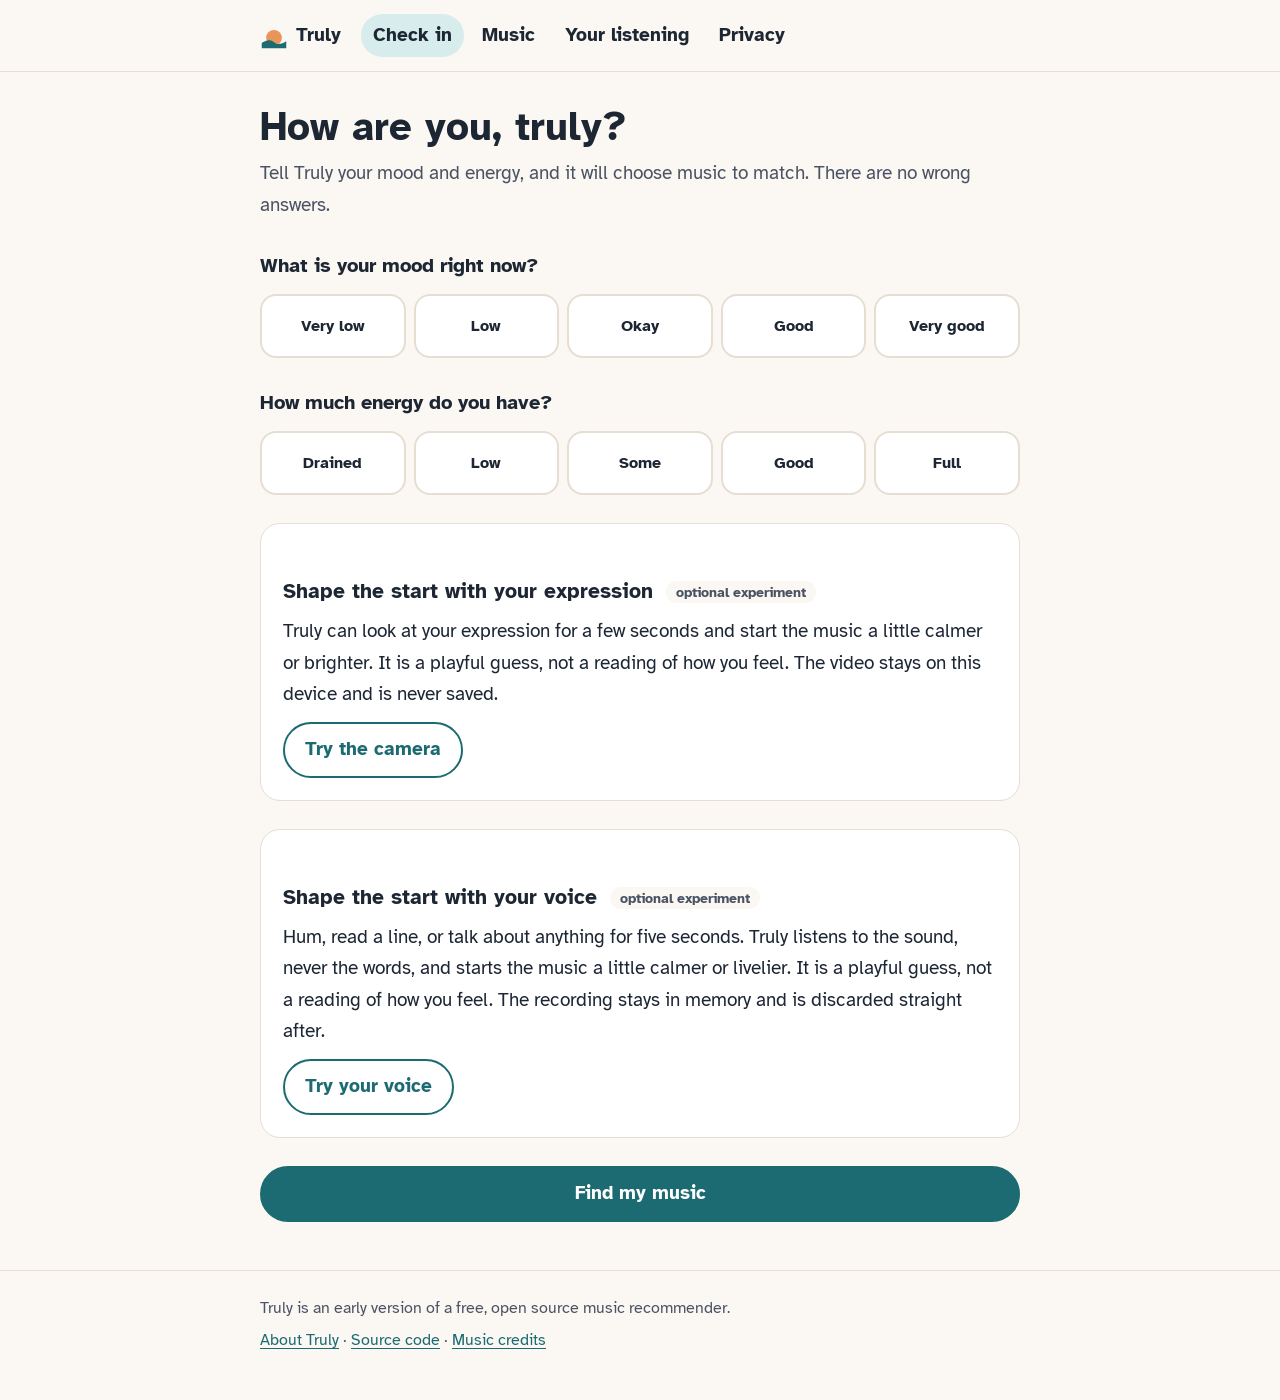
==== docs/app/index.html @ 50145a1d "Make playback reliable on slow networks, keyboards and phones Retry the music list with a timeout an" ====
<!doctype html>
<!-- SPDX-License-Identifier: AGPL-3.0-or-later -->
<!-- Copyright (C) 2026 hashtagRR -->
<html lang="en">
<head>
<meta charset="utf-8">
<meta name="viewport" content="width=device-width, initial-scale=1, viewport-fit=cover">
<title>Truly</title>
<meta name="description" content="Tell Truly your mood and energy, and it plays music to match. Everything stays on your device.">
<link rel="icon" href="data:image/svg+xml,%3Csvg xmlns='http://www.w3.org/2000/svg' viewBox='0 0 32 32'%3E%3Ccircle cx='16' cy='18' r='9' fill='%23e8955a'/%3E%3Cpath d='M2 24c6-4 10-4 14-1s8 3 14-1v8H2z' fill='%231c6b73'/%3E%3C/svg%3E">
<link rel="stylesheet" href="app.css">
<script type="module" src="app.js"></script>
</head>
<body>

<a class="skip" href="#main">Skip to main content</a>

<header class="bar gutter">
  <div class="column bar-inner">
    <a class="brand" href="../">
      <svg class="brand-mark" viewBox="0 0 32 32" aria-hidden="true"><circle cx="16" cy="18" r="9" class="sun"/><path d="M2 24c6-4 10-4 14-1s8 3 14-1v8H2z" class="hill"/></svg>
      Truly
    </a>
    <nav aria-label="Sections">
      <a href="#checkin" data-view="checkin">Check in</a>
      <a href="#music" data-view="music">Music</a>
      <a href="#history" data-view="history">Your listening</a>
      <a href="#privacy" data-view="privacy">Privacy</a>
    </nav>
  </div>
</header>

<main id="main" class="gutter">
  <div class="column">

    <section id="view-checkin" class="view" aria-labelledby="checkin-title">
      <h1 id="checkin-title">How are you, truly?</h1>
      <p class="lead">Tell Truly your mood and energy, and it will choose music to match. There are no wrong answers.</p>

      <form id="checkin-form" novalidate>
        <fieldset class="scale" id="feeling-group">
          <legend id="feeling-question"></legend>
          <div class="options" id="feeling-options"></div>
        </fieldset>

        <fieldset class="scale" id="energy-group">
          <legend id="energy-question"></legend>
          <div class="options" id="energy-options"></div>
        </fieldset>

        <div class="camera card" id="camera">
          <h2>Shape the start with your expression <span class="optional">optional experiment</span></h2>
          <p>Truly can look at your expression for a few seconds and start the music a little calmer or brighter. It is a playful guess, not a reading of how you feel. The video stays on this device and is never saved.</p>
          <div class="camera-stage" id="camera-stage" hidden>
            <video id="camera-video" playsinline muted aria-label="Your camera preview"></video>
          </div>
          <p class="status" id="camera-status" role="status" aria-live="polite"></p>
          <div class="row">
            <button type="button" class="button quiet" id="camera-start">Try the camera</button>
            <button type="button" class="button quiet" id="camera-stop" hidden>Stop camera</button>
          </div>
        </div>

        <div class="camera card" id="voice">
          <h2>Shape the start with your voice <span class="optional">optional experiment</span></h2>
          <p>Hum, read a line, or talk about anything for five seconds. Truly listens to the sound, never the words, and starts the music a little calmer or livelier. It is a playful guess, not a reading of how you feel. The recording stays in memory and is discarded straight after.</p>
          <p class="status" id="voice-status" role="status" aria-live="polite"></p>
          <div class="row">
            <button type="button" class="button quiet" id="voice-start">Try your voice</button>
            <button type="button" class="button quiet" id="voice-stop" hidden>Stop</button>
          </div>
        </div>

        <p class="error" id="form-error" role="alert"></p>
        <button type="submit" class="button primary big">Find my music</button>
      </form>
    </section>

    <section id="view-music" class="view" aria-labelledby="music-title" hidden>
      <h1 id="music-title">Music for right now</h1>
      <p class="lead">The first piece sits close to the mood you chose, and each one after moves a little further in the direction you pick. Every piece plays right here.</p>

      <p class="empty" id="music-needs-checkin" hidden>Music follows your check-in. <a href="#checkin">Check in first</a>, then come back here.</p>

      <div id="music-body" hidden>
        <fieldset class="direction">
          <legend>Where would you like the music to go?</legend>
          <div class="segmented">
            <input type="radio" name="direction" id="dir-calmer" value="calmer"><label for="dir-calmer">Calmer</label>
            <input type="radio" name="direction" id="dir-brighter" value="brighter"><label for="dir-brighter">Gently brighter</label>
            <input type="radio" name="direction" id="dir-steady" value="steady"><label for="dir-steady">Stay where I am</label>
          </div>
        </fieldset>

        <div id="music-curve"></div>

        <div class="player card" id="player">
          <div class="player-head">
            <div>
              <div class="np-label" id="np-label">Ready when you are</div>
              <div class="np-title" id="np-title"></div>
              <div class="np-credit" id="np-credit"></div>
            </div>
            <button type="button" class="button primary" id="np-toggle">Play the path</button>
          </div>
          <div class="np-bar">
            <input type="range" id="np-seek" min="0" max="1000" step="1" value="0" aria-label="Position in this piece" aria-valuetext="0:00" disabled>
            <span class="np-time" id="np-time">0:00</span>
          </div>
          <div class="np-steps">
            <button type="button" class="link" id="np-prev" hidden>Previous piece</button>
            <button type="button" class="link" id="np-next" hidden>Next piece</button>
          </div>
          <audio id="np-audio" preload="none"></audio>
        </div>

        <p class="status" id="music-status" role="status" aria-live="polite"></p>
        <button type="button" class="button quiet" id="music-retry" hidden>Try again</button>
        <ol class="tracks" id="music-list"></ol>

        <div class="row">
          <button type="button" class="button quiet" id="music-slower">Slow down</button>
          <button type="button" class="button quiet" id="music-new">New path</button>
          <button type="button" class="button quiet" id="music-stop">Stop</button>
        </div>
        <p class="hint">Music plays from Truly's own site. No streaming service is involved, and nothing about your listening is recorded. Recordings are freely licensed; credits are shown with each piece.</p>
      </div>
    </section>

    <section id="view-history" class="view" aria-labelledby="history-title" hidden>
      <h1 id="history-title">Your listening</h1>
      <p class="lead" id="history-lead">The music paths you played and the pieces you marked as favourites, newest first. They are kept only in this browser.</p>
      <p class="empty" id="history-off">Saving is off, so nothing is kept. You can switch it on in <a href="#privacy">Privacy</a>.</p>
      <h2 id="favourites-title">Favourites</h2>
      <ul class="entries" id="favourites-list"></ul>
      <p class="empty" id="favourites-empty">No favourites yet. Mark a piece as a favourite while you listen.</p>
      <h2 id="paths-title">Paths you played</h2>
      <ol class="entries" id="paths-list"></ol>
      <p class="empty" id="paths-empty">No paths yet. <a href="#checkin">Check in</a> to find some music.</p>
    </section>

    <section id="view-privacy" class="view" aria-labelledby="privacy-title" hidden>
      <h1 id="privacy-title">Privacy</h1>
      <ul class="promise">
        <li>Truly needs no account and uses no cookies, analytics or tracking.</li>
        <li>Your mood and energy answers are used only to choose music for this visit. They are never saved.</li>
        <li>The camera is off until you try it, and it switches off by itself after a few seconds. Frames are read into memory on this device and then discarded. No image is ever saved or sent, and the camera result is never stored.</li>
        <li>The microphone is off until you try your voice. Five seconds of sound are scored on this device and then discarded. Nothing is transcribed, saved or sent, and the voice result is never stored.</li>
        <li>Music plays from Truly's own site, so no streaming service learns what you listen to.</li>
        <li>Saving is off unless you switch it on. When it is on, Truly keeps the paths you played and your favourite pieces in this browser, and nowhere else.</li>
      </ul>
      <div class="card">
        <h2>Your data</h2>
        <div class="toggle">
          <input type="checkbox" id="saving">
          <label for="saving">Keep my listening history and favourites on this device</label>
        </div>
        <p class="hint">When this is off, nothing is saved. Switching it off keeps what is already saved until you delete it.</p>
        <div class="row">
          <button type="button" class="button quiet" id="export">Download my listening history</button>
          <button type="button" class="button quiet danger" id="delete">Delete everything saved</button>
        </div>
        <div class="confirm" id="delete-confirm" hidden>
          <p>Delete your listening history and favourites from this device? This cannot be undone.</p>
          <div class="row">
            <button type="button" class="button primary" id="delete-yes">Yes, delete everything</button>
            <button type="button" class="button quiet" id="delete-no">Keep them</button>
          </div>
        </div>
        <p class="status" id="data-status" role="status" aria-live="polite"></p>
      </div>
    </section>

  </div>
</main>

<footer class="gutter">
  <div class="column">
    <p>Truly is an early version of a free, open source music recommender.</p>
    <p><a href="../">About Truly</a> &middot; <a href="https://github.com/hashtagRR/Truly">Source code</a> &middot; <a href="https://github.com/hashtagRR/Truly-music/blob/main/CREDITS.md">Music credits</a></p>
  </div>
</footer>

</body>
</html>
---- docs/app/app.css ----
/* SPDX-License-Identifier: AGPL-3.0-or-later */
/* Copyright (C) 2026 hashtagRR */

@font-face {
  font-family: "Atkinson Hyperlegible";
  src: url("../fonts/atkinson-hyperlegible-latin-400-normal.woff2") format("woff2");
  font-weight: 400;
  font-display: swap;
}
@font-face {
  font-family: "Atkinson Hyperlegible";
  src: url("../fonts/atkinson-hyperlegible-latin-700-normal.woff2") format("woff2");
  font-weight: 700;
  font-display: swap;
}

:root {
  --page: #fbf7f2;
  --surface: #ffffff;
  --ink: #1d2633;
  --soft-ink: #4a5363;
  --accent: #1c6b73;
  --on-accent: #ffffff;
  --sun: #e8955a;
  --line: #e6ded3;
  --chosen: #d7ecec;
  --danger: #a3361a;
  --focus: #b5541c;
  --font: "Atkinson Hyperlegible", "Verdana", "Segoe UI", system-ui, sans-serif;
}
@media (prefers-color-scheme: dark) {
  :root:not([data-theme="light"]) {
    --page: #131922;
    --surface: #1b2330;
    --ink: #e9edf2;
    --soft-ink: #b4bcc8;
    --accent: #7cc7c4;
    --on-accent: #0f1a1f;
    --sun: #e8a86a;
    --line: #2a3342;
    --chosen: #1e3a3d;
    --danger: #f0a089;
    --focus: #f0b27a;
    color-scheme: dark;
  }
}
:root[data-theme="dark"] {
  --page: #131922;
  --surface: #1b2330;
  --ink: #e9edf2;
  --soft-ink: #b4bcc8;
  --accent: #7cc7c4;
  --on-accent: #0f1a1f;
  --sun: #e8a86a;
  --line: #2a3342;
  --chosen: #1e3a3d;
  --danger: #f0a089;
  --focus: #f0b27a;
  color-scheme: dark;
}

* { box-sizing: border-box; }
html { -webkit-text-size-adjust: 100%; }
body { margin: 0; background: var(--page); color: var(--ink); font-family: var(--font); font-size: 1.1875rem; line-height: 1.65; }
a { color: var(--accent); text-underline-offset: 0.18em; }
:focus-visible { outline: 3px solid var(--focus); outline-offset: 3px; border-radius: 6px; }
[hidden] { display: none !important; }

.gutter { padding-left: max(16px, env(safe-area-inset-left, 0px)); padding-right: max(16px, env(safe-area-inset-right, 0px)); }
.column { max-width: 760px; margin: 0 auto; }

.skip { position: absolute; left: 16px; top: -60px; background: var(--surface); color: var(--ink); padding: 8px 14px; border-radius: 8px; z-index: 20; }
.skip:focus { top: 12px; }

.bar { border-bottom: 1px solid var(--line); background: var(--page); }
.bar-inner { display: flex; flex-wrap: wrap; align-items: center; gap: 12px 20px; padding-block: 14px; }
.brand { display: flex; align-items: center; gap: 8px; font-weight: 700; font-size: 1.2rem; color: var(--ink); text-decoration: none; }
.brand-mark { width: 28px; height: 28px; }
.sun { fill: var(--sun); }
.hill { fill: var(--accent); }
nav { display: flex; gap: 6px; flex-wrap: wrap; flex: 1; }
nav a { padding: 6px 12px; border-radius: 999px; text-decoration: none; color: var(--ink); font-weight: 700; }
nav a[aria-current="page"] { background: var(--chosen); }

main { padding-block: 32px 48px; }
h1 { font-size: clamp(1.9rem, 5vw, 2.5rem); line-height: 1.15; margin: 0 0 8px; }
h2 { font-size: 1.3rem; margin: 0 0 8px; }
.lead { color: var(--soft-ink); margin: 0 0 28px; }

form { display: grid; gap: 28px; }
.scale { border: 0; margin: 0; padding: 0; min-width: 0; }
.scale legend { font-weight: 700; font-size: 1.25rem; margin-bottom: 12px; padding: 0; }
.options { display: grid; grid-template-columns: repeat(5, minmax(0, 1fr)); gap: 8px; }
.options label {
  display: grid; place-items: center; text-align: center;
  min-height: 64px; padding: 8px 6px;
  border: 2px solid var(--line); border-radius: 16px; background: var(--surface);
  font-weight: 700; font-size: 1rem; line-height: 1.25; cursor: pointer;
}
.options input { position: absolute; opacity: 0; width: 1px; height: 1px; }
.options input:checked + label { border-color: var(--accent); background: var(--chosen); }
.options input:focus-visible + label { outline: 3px solid var(--focus); outline-offset: 3px; }

.field label { display: block; font-weight: 700; font-size: 1.25rem; }
.hint { margin: 2px 0 8px; color: var(--soft-ink); font-size: 1rem; }
textarea { width: 100%; font: inherit; font-size: 1.05rem; color: var(--ink); background: var(--surface); border: 2px solid var(--line); border-radius: 14px; padding: 12px; resize: vertical; }

.card { background: var(--surface); border: 1px solid var(--line); border-radius: 20px; padding: 22px; }
.card p { margin: 0 0 12px; }
.optional { font-size: 0.9rem; font-weight: 700; color: var(--soft-ink); background: var(--page); border-radius: 999px; padding: 2px 10px; margin-left: 6px; vertical-align: middle; }
.camera-stage { margin: 4px 0 12px; border-radius: 16px; overflow: hidden; background: var(--page); max-width: 360px; aspect-ratio: 4 / 3; }
.camera-stage video { width: 100%; height: 100%; object-fit: cover; transform: scaleX(-1); display: block; }
.status { min-height: 1.6em; color: var(--soft-ink); }
.status:empty { min-height: 0; margin: 0; }

.row { display: flex; flex-wrap: wrap; gap: 10px; }
.button { font: inherit; font-weight: 700; display: inline-flex; align-items: center; justify-content: center; min-height: 48px; padding: 10px 20px; border-radius: 999px; border: 2px solid var(--accent); text-decoration: none; cursor: pointer; }
.button.primary { background: var(--accent); color: var(--on-accent); }
.button.quiet { background: transparent; color: var(--accent); }
.button.big { width: 100%; min-height: 56px; font-size: 1.2rem; }
.button.danger { border-color: var(--danger); color: var(--danger); }
.link { font: inherit; background: none; border: 0; padding: 0; color: var(--accent); text-decoration: underline; text-underline-offset: 0.18em; cursor: pointer; }
.error { color: var(--danger); font-weight: 700; margin: 0; }
.error:empty { display: none; }

.tracks .why { font-size: 0.95rem; }
.toggle { display: flex; align-items: center; gap: 10px; margin: 6px 0 4px; font-weight: 700; }
.toggle input { width: 22px; height: 22px; accent-color: var(--accent); }

.direction { border: 0; margin: 0 0 20px; padding: 0; min-width: 0; }
.direction legend { font-weight: 700; font-size: 1.15rem; margin-bottom: 10px; padding: 0; }
.segmented { display: flex; flex-wrap: wrap; gap: 8px; }
.segmented input { position: absolute; opacity: 0; width: 1px; height: 1px; }
.segmented label { border: 2px solid var(--line); background: var(--surface); border-radius: 999px; padding: 8px 18px; font-weight: 700; cursor: pointer; min-height: 44px; display: inline-flex; align-items: center; }
.segmented input:checked + label { border-color: var(--accent); background: var(--chosen); }
.segmented input:focus-visible + label { outline: 3px solid var(--focus); outline-offset: 3px; }
#music-curve { margin-bottom: 12px; }
.curve .path { fill: none; stroke: var(--accent); stroke-width: 3; stroke-dasharray: 2 9; stroke-linecap: round; }
.curve .stop { fill: var(--accent); }
.curve .label { fill: var(--soft-ink); font-family: var(--font); font-size: 13px; }
.tracks { list-style: none; margin: 0 0 20px; padding: 0; display: grid; gap: 12px; counter-reset: track; }
.tracks li { background: var(--surface); border: 1px solid var(--line); border-radius: 18px; padding: 16px 18px; display: grid; grid-template-columns: 40px minmax(0, 1fr); gap: 4px 14px; counter-increment: track; }
.tracks li::before { content: counter(track); grid-row: span 3; width: 36px; height: 36px; border-radius: 50%; background: var(--chosen); display: grid; place-items: center; font-weight: 700; }
.tracks .title { font-weight: 700; font-size: 1.1rem; overflow-wrap: anywhere; }
.tracks .artist { color: var(--soft-ink); overflow-wrap: anywhere; }
.tracks .links { display: flex; flex-wrap: wrap; gap: 6px 16px; margin-top: 6px; }
.tracks .links a, .tracks .links button { font-weight: 700; }
.tracks .credit { font-size: 0.9rem; color: var(--soft-ink); overflow-wrap: anywhere; }
.tracks li.playing { border-color: var(--accent); box-shadow: 0 0 0 2px var(--accent) inset; }
.player { margin-bottom: 16px; display: grid; gap: 10px; }
.player-head { display: flex; flex-wrap: wrap; justify-content: space-between; align-items: center; gap: 12px; }
.player-head > div { min-width: 0; flex: 1 1 220px; }
.np-label { font-size: 0.9rem; font-weight: 700; color: var(--accent); text-transform: uppercase; letter-spacing: 0.06em; }
.np-title { font-weight: 700; font-size: 1.15rem; overflow-wrap: anywhere; }
.np-credit { font-size: 0.9rem; color: var(--soft-ink); overflow-wrap: anywhere; }
.np-bar { display: flex; align-items: center; gap: 12px; }
.np-bar input[type="range"] { flex: 1; min-width: 0; height: 28px; margin: 0; accent-color: var(--accent); cursor: pointer; }
.np-bar input[type="range"]:disabled { cursor: default; opacity: 0.6; }
.np-steps { display: flex; flex-wrap: wrap; gap: 6px 20px; }
.np-steps .link { font-weight: 700; padding: 6px 0; }
.np-time { font-variant-numeric: tabular-nums; color: var(--soft-ink); font-size: 0.95rem; min-width: 3.2em; text-align: right; }
.saved h2 { font-size: 1.5rem; }

.chart { width: 100%; height: auto; display: block; }
.chart .label { fill: var(--soft-ink); font-family: var(--font); font-size: 12px; }
.entries { list-style: none; margin: 0; padding: 0; display: grid; gap: 12px; }
.entries li { background: var(--surface); border: 1px solid var(--line); border-radius: 16px; padding: 14px 18px; }
.entries time { display: block; font-size: 0.95rem; color: var(--soft-ink); }
.entries .values { font-weight: 700; }
.entries .detail { color: var(--soft-ink); font-size: 0.95rem; overflow-wrap: anywhere; }
main h2 { margin-top: 28px; }
.empty { color: var(--soft-ink); }

.promise { margin: 0 0 24px; padding-left: 1.2em; display: grid; gap: 10px; }
.confirm { margin-top: 16px; padding-top: 16px; border-top: 1px solid var(--line); }

footer { border-top: 1px solid var(--line); color: var(--soft-ink); font-size: 1rem; }
footer .column { padding-block: 24px 40px; }
footer p { margin: 0 0 6px; }

@media (max-width: 560px) {
  .options { grid-template-columns: 1fr; }
  .options label { min-height: 52px; justify-items: start; padding-left: 18px; }
}
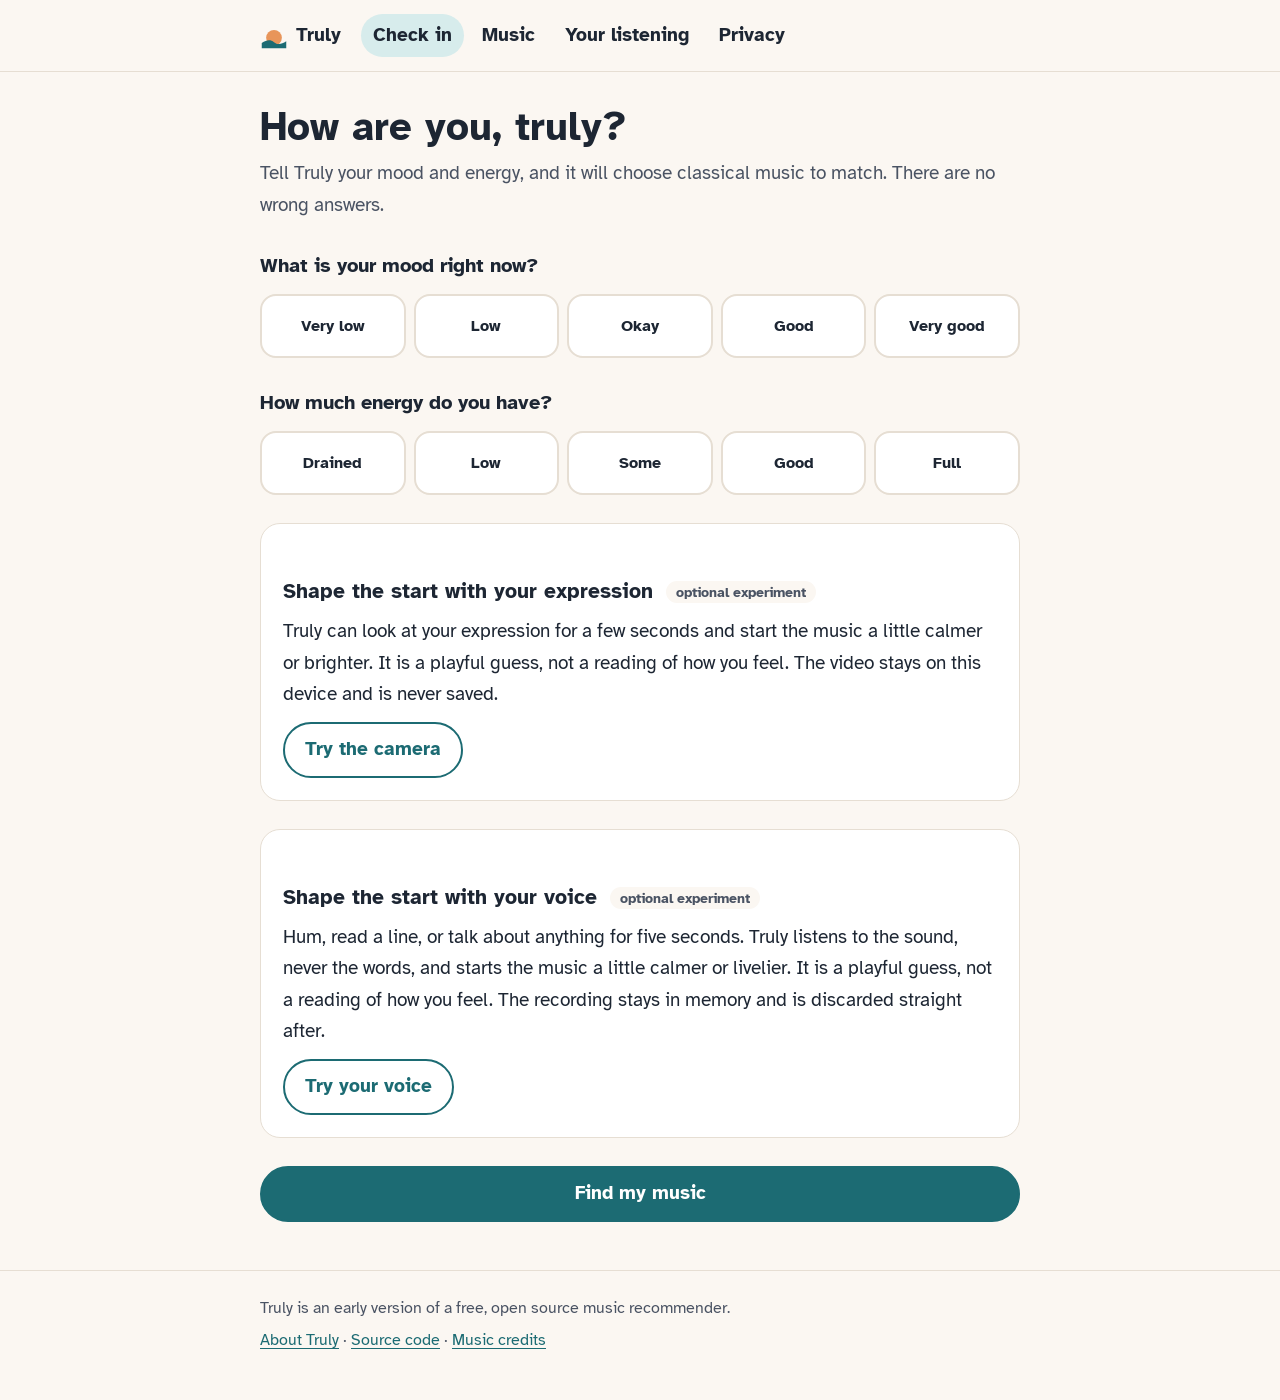
==== commit 72f54b3f: "Test the face readout and model inputs, and describe the music as classical Face readout tests check" ====
--- a/docs/app/index.html
+++ b/docs/app/index.html
@@ -35,7 +35,7 @@
 
     <section id="view-checkin" class="view" aria-labelledby="checkin-title">
       <h1 id="checkin-title">How are you, truly?</h1>
-      <p class="lead">Tell Truly your mood and energy, and it will choose music to match. There are no wrong answers.</p>
+      <p class="lead">Tell Truly your mood and energy, and it will choose classical music to match. There are no wrong answers.</p>
 
       <form id="checkin-form" novalidate>
         <fieldset class="scale" id="feeling-group">
@@ -123,7 +123,7 @@
           <button type="button" class="button quiet" id="music-new">New path</button>
           <button type="button" class="button quiet" id="music-stop">Stop</button>
         </div>
-        <p class="hint">Music plays from Truly's own site. No streaming service is involved, and nothing about your listening is recorded. Recordings are freely licensed; credits are shown with each piece.</p>
+        <p class="hint">Music plays from Truly's own site. No streaming service is involved, and nothing about your listening is recorded. The pieces come from a growing collection of classical recordings, all freely licensed; credits are shown with each piece.</p>
       </div>
     </section>
 
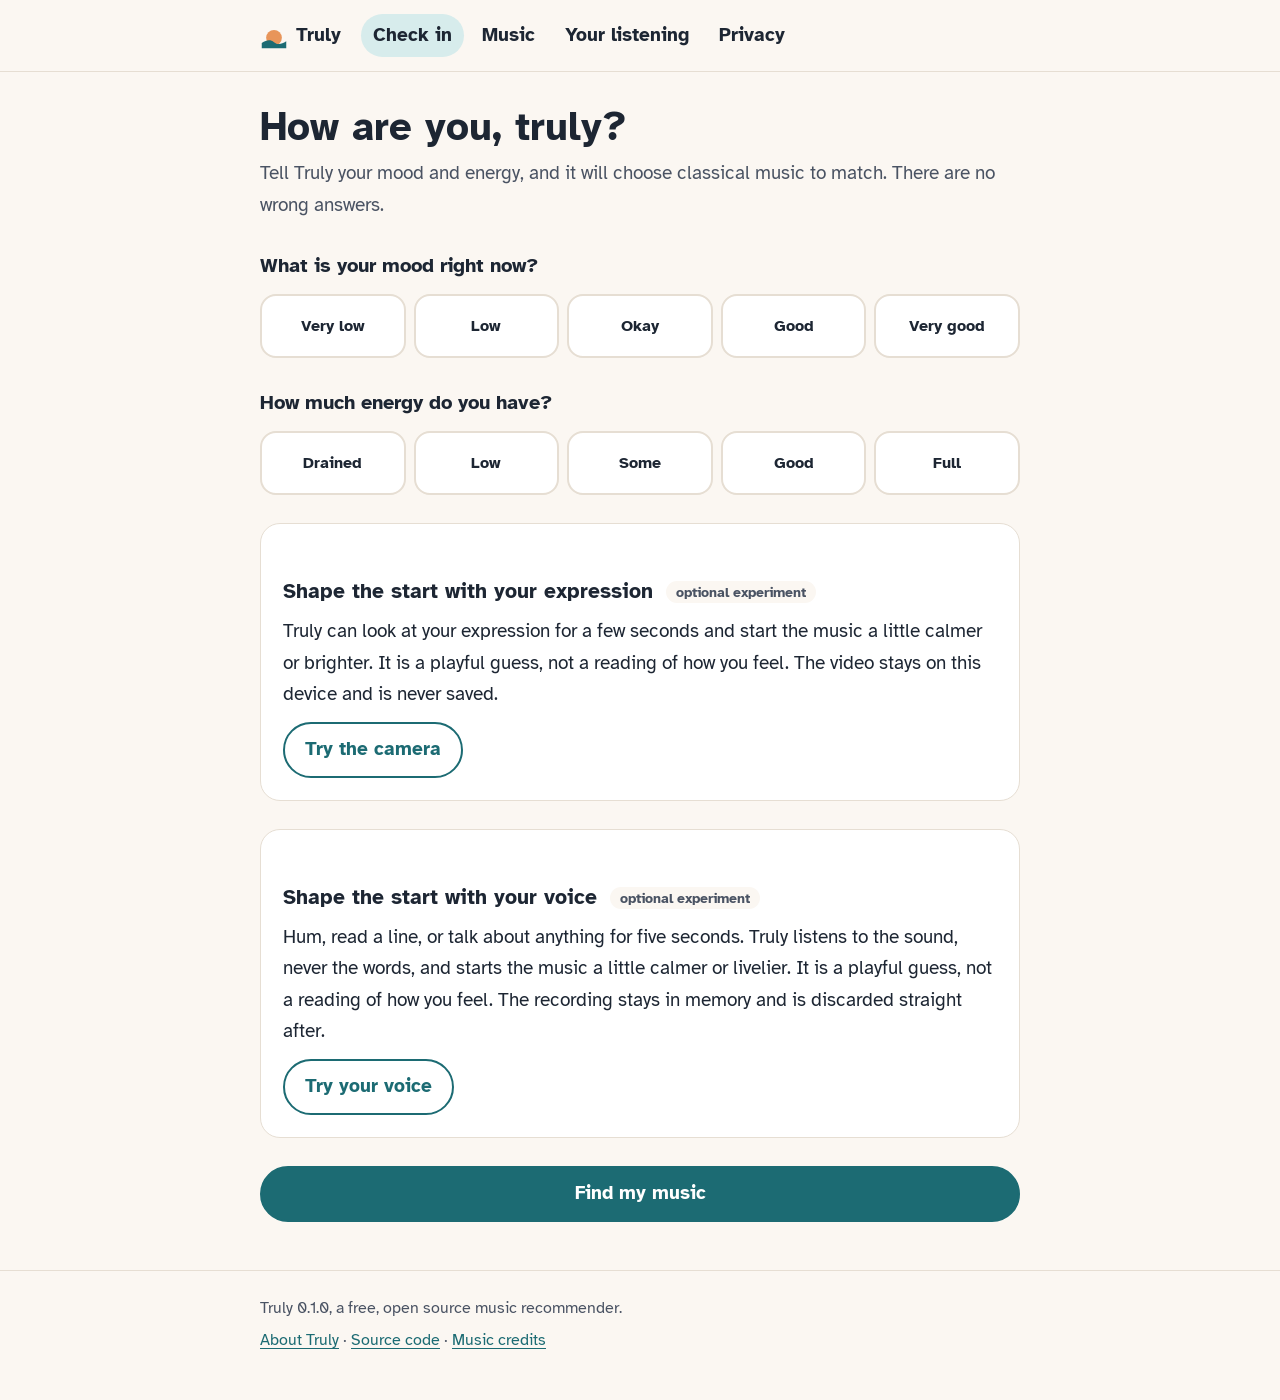
==== commit d5567415: "Prepare the 0.1.0 release Add the changelog, citation metadata for GitHub and Zenodo, a script that " ====
--- a/docs/app/index.html
+++ b/docs/app/index.html
@@ -92,6 +92,28 @@
           </div>
         </fieldset>
 
+        <details class="prefs" id="prefs">
+          <summary>Your preferences</summary>
+          <fieldset class="direction">
+            <legend>Instruments you would like to hear more of</legend>
+            <div class="segmented" id="prefs-instruments">
+              <input type="checkbox" name="instrument" id="ins-piano" value="piano"><label for="ins-piano">Piano</label>
+              <input type="checkbox" name="instrument" id="ins-strings" value="strings"><label for="ins-strings">Strings</label>
+              <input type="checkbox" name="instrument" id="ins-orchestra" value="orchestra"><label for="ins-orchestra">Orchestra</label>
+              <input type="checkbox" name="instrument" id="ins-winds" value="winds"><label for="ins-winds">Winds</label>
+            </div>
+          </fieldset>
+          <fieldset class="direction">
+            <legend>How long a path?</legend>
+            <div class="segmented">
+              <input type="radio" name="length" id="len-short" value="short"><label for="len-short">Short, 4 pieces</label>
+              <input type="radio" name="length" id="len-standard" value="standard"><label for="len-standard">Standard, 6 pieces</label>
+              <input type="radio" name="length" id="len-long" value="long"><label for="len-long">Long, 9 pieces</label>
+            </div>
+          </fieldset>
+          <p class="hint" id="prefs-note"></p>
+        </details>
+
         <div id="music-curve"></div>
 
         <div class="player card" id="player">
@@ -129,11 +151,14 @@
 
     <section id="view-history" class="view" aria-labelledby="history-title" hidden>
       <h1 id="history-title">Your listening</h1>
-      <p class="lead" id="history-lead">The music paths you played and the pieces you marked as favourites, newest first. They are kept only in this browser.</p>
+      <p class="lead" id="history-lead">The music paths you played, your favourite pieces and the pieces you would rather not hear, newest first. They are kept only in this browser.</p>
       <p class="empty" id="history-off">Saving is off, so nothing is kept. You can switch it on in <a href="#privacy">Privacy</a>.</p>
       <h2 id="favourites-title">Favourites</h2>
       <ul class="entries" id="favourites-list"></ul>
       <p class="empty" id="favourites-empty">No favourites yet. Mark a piece as a favourite while you listen.</p>
+      <h2 id="not-for-me-title">Not for me</h2>
+      <ul class="entries" id="not-for-me-list"></ul>
+      <p class="empty" id="not-for-me-empty">Nothing here. Pieces you mark as "not for me" are left out of new paths.</p>
       <h2 id="paths-title">Paths you played</h2>
       <ol class="entries" id="paths-list"></ol>
       <p class="empty" id="paths-empty">No paths yet. <a href="#checkin">Check in</a> to find some music.</p>
@@ -147,13 +172,13 @@
         <li>The camera is off until you try it, and it switches off by itself after a few seconds. Frames are read into memory on this device and then discarded. No image is ever saved or sent, and the camera result is never stored.</li>
         <li>The microphone is off until you try your voice. Five seconds of sound are scored on this device and then discarded. Nothing is transcribed, saved or sent, and the voice result is never stored.</li>
         <li>Music plays from Truly's own site, so no streaming service learns what you listen to.</li>
-        <li>Saving is off unless you switch it on. When it is on, Truly keeps the paths you played and your favourite pieces in this browser, and nowhere else.</li>
+        <li>Saving is off unless you switch it on. When it is on, Truly keeps the paths you played, your favourite pieces, the pieces you marked as not for you and your instrument and length choices in this browser, and nowhere else.</li>
       </ul>
       <div class="card">
         <h2>Your data</h2>
         <div class="toggle">
           <input type="checkbox" id="saving">
-          <label for="saving">Keep my listening history and favourites on this device</label>
+          <label for="saving">Keep my listening history, favourites and music preferences on this device</label>
         </div>
         <p class="hint">When this is off, nothing is saved. Switching it off keeps what is already saved until you delete it.</p>
         <div class="row">
@@ -161,7 +186,7 @@
           <button type="button" class="button quiet danger" id="delete">Delete everything saved</button>
         </div>
         <div class="confirm" id="delete-confirm" hidden>
-          <p>Delete your listening history and favourites from this device? This cannot be undone.</p>
+          <p>Delete your listening history, favourites and music preferences from this device? This cannot be undone.</p>
           <div class="row">
             <button type="button" class="button primary" id="delete-yes">Yes, delete everything</button>
             <button type="button" class="button quiet" id="delete-no">Keep them</button>
@@ -176,7 +201,7 @@
 
 <footer class="gutter">
   <div class="column">
-    <p>Truly is an early version of a free, open source music recommender.</p>
+    <p>Truly 0.1.0, a free, open source music recommender.</p>
     <p><a href="../">About Truly</a> &middot; <a href="https://github.com/hashtagRR/Truly">Source code</a> &middot; <a href="https://github.com/hashtagRR/Truly-music/blob/main/CREDITS.md">Music credits</a></p>
   </div>
 </footer>
--- a/docs/app/app.css
+++ b/docs/app/app.css
@@ -135,6 +135,11 @@
 .segmented input:checked + label { border-color: var(--accent); background: var(--chosen); }
 .segmented input:focus-visible + label { outline: 3px solid var(--focus); outline-offset: 3px; }
 #music-curve { margin-bottom: 12px; }
+.prefs { margin: 0 0 20px; }
+.prefs summary { font-weight: 700; font-size: 1.05rem; color: var(--accent); cursor: pointer; min-height: 44px; display: flex; align-items: center; }
+.prefs summary:focus-visible { outline: 3px solid var(--focus); outline-offset: 3px; }
+.prefs[open] summary { margin-bottom: 12px; }
+.prefs .direction { margin-bottom: 16px; }
 .curve .path { fill: none; stroke: var(--accent); stroke-width: 3; stroke-dasharray: 2 9; stroke-linecap: round; }
 .curve .stop { fill: var(--accent); }
 .curve .label { fill: var(--soft-ink); font-family: var(--font); font-size: 13px; }
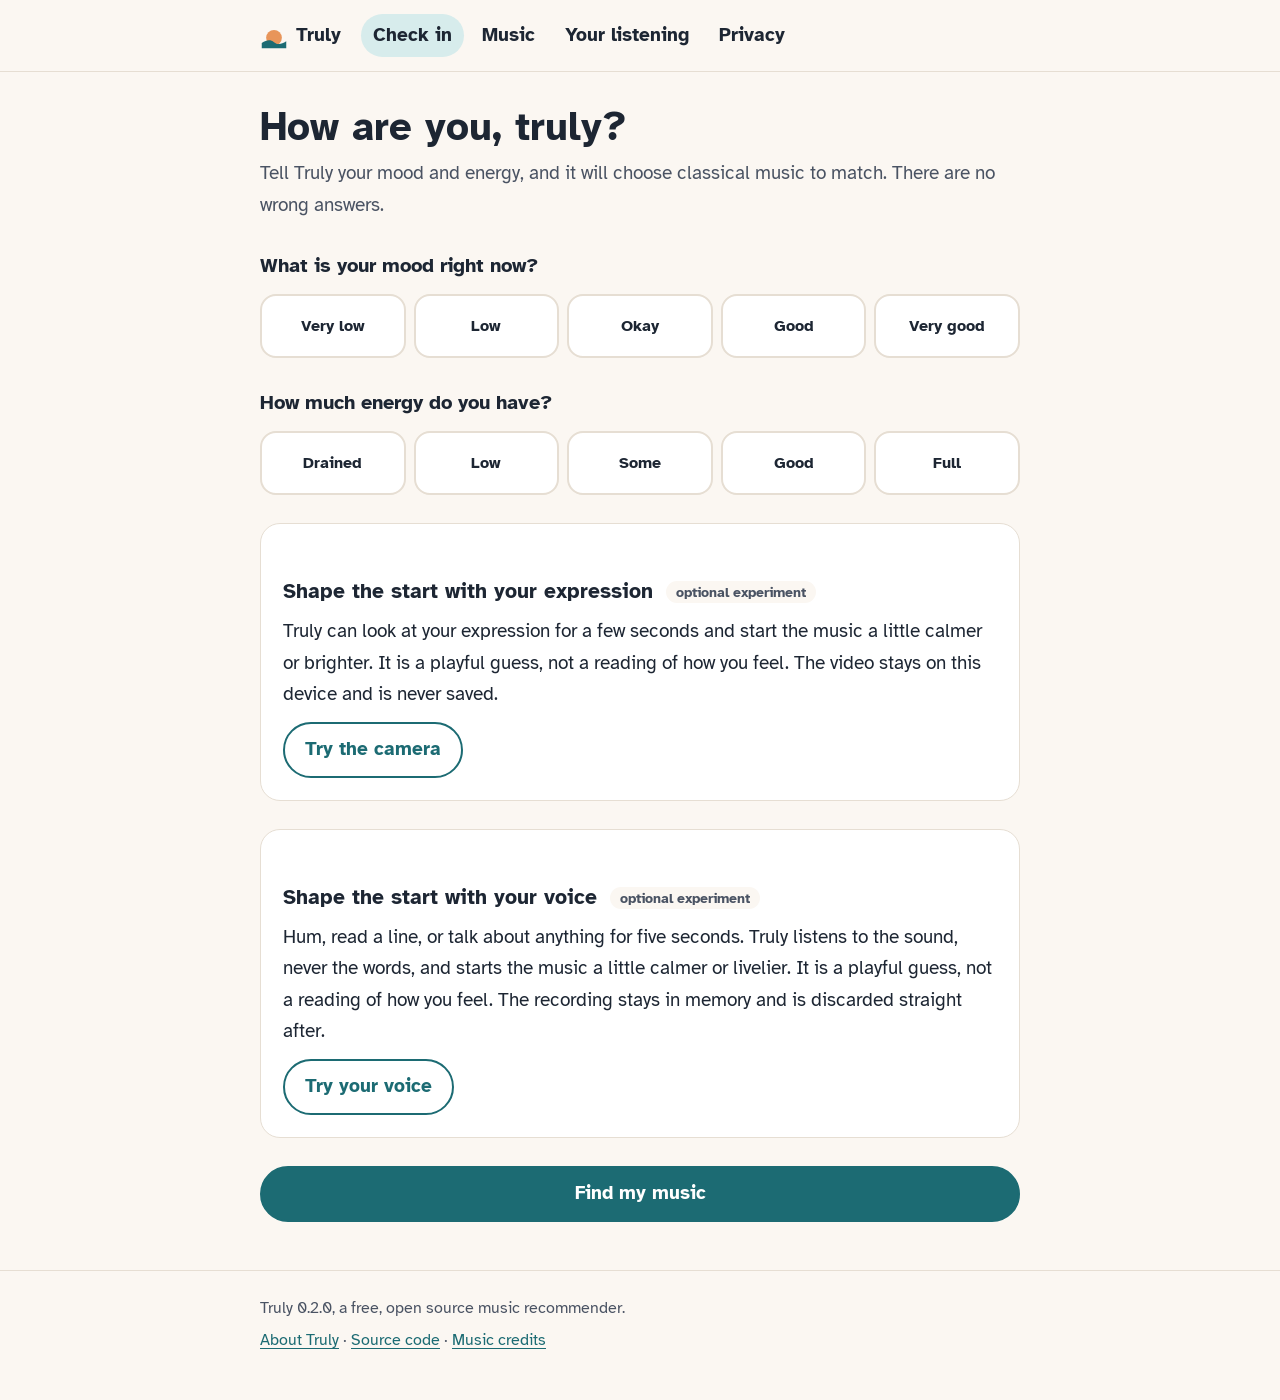
==== commit 603902b1: "Release 0.2.0 Move the unreleased notes under 0.2.0, update the version in the app, and move more re" ====
--- a/docs/app/index.html
+++ b/docs/app/index.html
@@ -8,6 +8,9 @@
 <title>Truly</title>
 <meta name="description" content="Tell Truly your mood and energy, and it plays music to match. Everything stays on your device.">
 <link rel="icon" href="data:image/svg+xml,%3Csvg xmlns='http://www.w3.org/2000/svg' viewBox='0 0 32 32'%3E%3Ccircle cx='16' cy='18' r='9' fill='%23e8955a'/%3E%3Cpath d='M2 24c6-4 10-4 14-1s8 3 14-1v8H2z' fill='%231c6b73'/%3E%3C/svg%3E">
+<link rel="manifest" href="manifest.webmanifest">
+<meta name="theme-color" content="#1c6b73">
+<link rel="apple-touch-icon" href="icons/apple-touch-icon.png">
 <link rel="stylesheet" href="app.css">
 <script type="module" src="app.js"></script>
 </head>
@@ -115,6 +118,7 @@
         </details>
 
         <div id="music-curve"></div>
+        <p class="hint" id="music-curve-key">Each number is a piece on a map of mood and energy. The dashed line is the planned path, and a ring marks the piece that is playing.</p>
 
         <div class="player card" id="player">
           <div class="player-head">
@@ -144,6 +148,7 @@
           <button type="button" class="button quiet" id="music-slower">Slow down</button>
           <button type="button" class="button quiet" id="music-new">New path</button>
           <button type="button" class="button quiet" id="music-stop">Stop</button>
+          <button type="button" class="button quiet" id="music-offline">Keep this path for offline listening</button>
         </div>
         <p class="hint">Music plays from Truly's own site. No streaming service is involved, and nothing about your listening is recorded. The pieces come from a growing collection of classical recordings, all freely licensed; credits are shown with each piece.</p>
       </div>
@@ -159,6 +164,11 @@
       <h2 id="not-for-me-title">Not for me</h2>
       <ul class="entries" id="not-for-me-list"></ul>
       <p class="empty" id="not-for-me-empty">Nothing here. Pieces you mark as "not for me" are left out of new paths.</p>
+      <h2 id="learned-title">What Truly has learned</h2>
+      <p class="hint">Pieces you usually play to the end come up a little more often, and pieces you usually leave in the first 30 seconds a little less. Only these counts are kept.</p>
+      <ul class="entries" id="learned-list"></ul>
+      <p class="empty" id="learned-empty">Nothing yet. Truly learns from which pieces you play to the end, only while saving is on.</p>
+      <button type="button" class="button quiet" id="learned-forget" hidden>Forget what Truly has learned</button>
       <h2 id="paths-title">Paths you played</h2>
       <ol class="entries" id="paths-list"></ol>
       <p class="empty" id="paths-empty">No paths yet. <a href="#checkin">Check in</a> to find some music.</p>
@@ -172,7 +182,7 @@
         <li>The camera is off until you try it, and it switches off by itself after a few seconds. Frames are read into memory on this device and then discarded. No image is ever saved or sent, and the camera result is never stored.</li>
         <li>The microphone is off until you try your voice. Five seconds of sound are scored on this device and then discarded. Nothing is transcribed, saved or sent, and the voice result is never stored.</li>
         <li>Music plays from Truly's own site, so no streaming service learns what you listen to.</li>
-        <li>Saving is off unless you switch it on. When it is on, Truly keeps the paths you played, your favourite pieces, the pieces you marked as not for you and your instrument and length choices in this browser, and nowhere else.</li>
+        <li>Saving is off unless you switch it on. When it is on, Truly keeps the paths you played, your favourite pieces, the pieces you marked as not for you, your instrument and length choices, and how often each piece was played to the end or left early, in this browser and nowhere else.</li>
       </ul>
       <div class="card">
         <h2>Your data</h2>
@@ -186,7 +196,7 @@
           <button type="button" class="button quiet danger" id="delete">Delete everything saved</button>
         </div>
         <div class="confirm" id="delete-confirm" hidden>
-          <p>Delete your listening history, favourites and music preferences from this device? This cannot be undone.</p>
+          <p>Delete your listening history, favourites, music preferences and offline music from this device? This cannot be undone.</p>
           <div class="row">
             <button type="button" class="button primary" id="delete-yes">Yes, delete everything</button>
             <button type="button" class="button quiet" id="delete-no">Keep them</button>
@@ -194,6 +204,12 @@
         </div>
         <p class="status" id="data-status" role="status" aria-live="polite"></p>
       </div>
+      <div class="card" style="margin-top: 20px">
+        <h2>Offline music</h2>
+        <p>Recordings you keep for offline listening are copies of Truly's public music files, stored by this browser so they play without a connection.</p>
+        <p class="status" id="offline-summary" role="status" aria-live="polite"></p>
+        <button type="button" class="button quiet" id="offline-remove" hidden>Remove offline music</button>
+      </div>
     </section>
 
   </div>
@@ -201,7 +217,7 @@
 
 <footer class="gutter">
   <div class="column">
-    <p>Truly 0.1.0, a free, open source music recommender.</p>
+    <p>Truly 0.2.0, a free, open source music recommender.</p>
     <p><a href="../">About Truly</a> &middot; <a href="https://github.com/hashtagRR/Truly">Source code</a> &middot; <a href="https://github.com/hashtagRR/Truly-music/blob/main/CREDITS.md">Music credits</a></p>
   </div>
 </footer>
--- a/docs/app/app.css
+++ b/docs/app/app.css
@@ -140,9 +140,16 @@
 .prefs summary:focus-visible { outline: 3px solid var(--focus); outline-offset: 3px; }
 .prefs[open] summary { margin-bottom: 12px; }
 .prefs .direction { margin-bottom: 16px; }
-.curve .path { fill: none; stroke: var(--accent); stroke-width: 3; stroke-dasharray: 2 9; stroke-linecap: round; }
+.curve { width: 100%; height: auto; display: block; }
+.curve .axis { stroke: var(--line); stroke-width: 1.5; }
+.curve .plan { fill: none; stroke: var(--sun); stroke-width: 2; stroke-dasharray: 3 7; stroke-linecap: round; }
+.curve .path { fill: none; stroke: var(--accent); stroke-width: 2.5; }
 .curve .stop { fill: var(--accent); }
+.curve .now { fill: none; stroke: var(--sun); stroke-width: 3; }
+.curve .num { fill: var(--on-accent); font-family: var(--font); font-size: 12px; font-weight: 700; }
 .curve .label { fill: var(--soft-ink); font-family: var(--font); font-size: 13px; }
+.curve.narrow .label { font-size: 15px; }
+.curve.narrow .num { font-size: 13px; }
 .tracks { list-style: none; margin: 0 0 20px; padding: 0; display: grid; gap: 12px; counter-reset: track; }
 .tracks li { background: var(--surface); border: 1px solid var(--line); border-radius: 18px; padding: 16px 18px; display: grid; grid-template-columns: 40px minmax(0, 1fr); gap: 4px 14px; counter-increment: track; }
 .tracks li::before { content: counter(track); grid-row: span 3; width: 36px; height: 36px; border-radius: 50%; background: var(--chosen); display: grid; place-items: center; font-weight: 700; }
